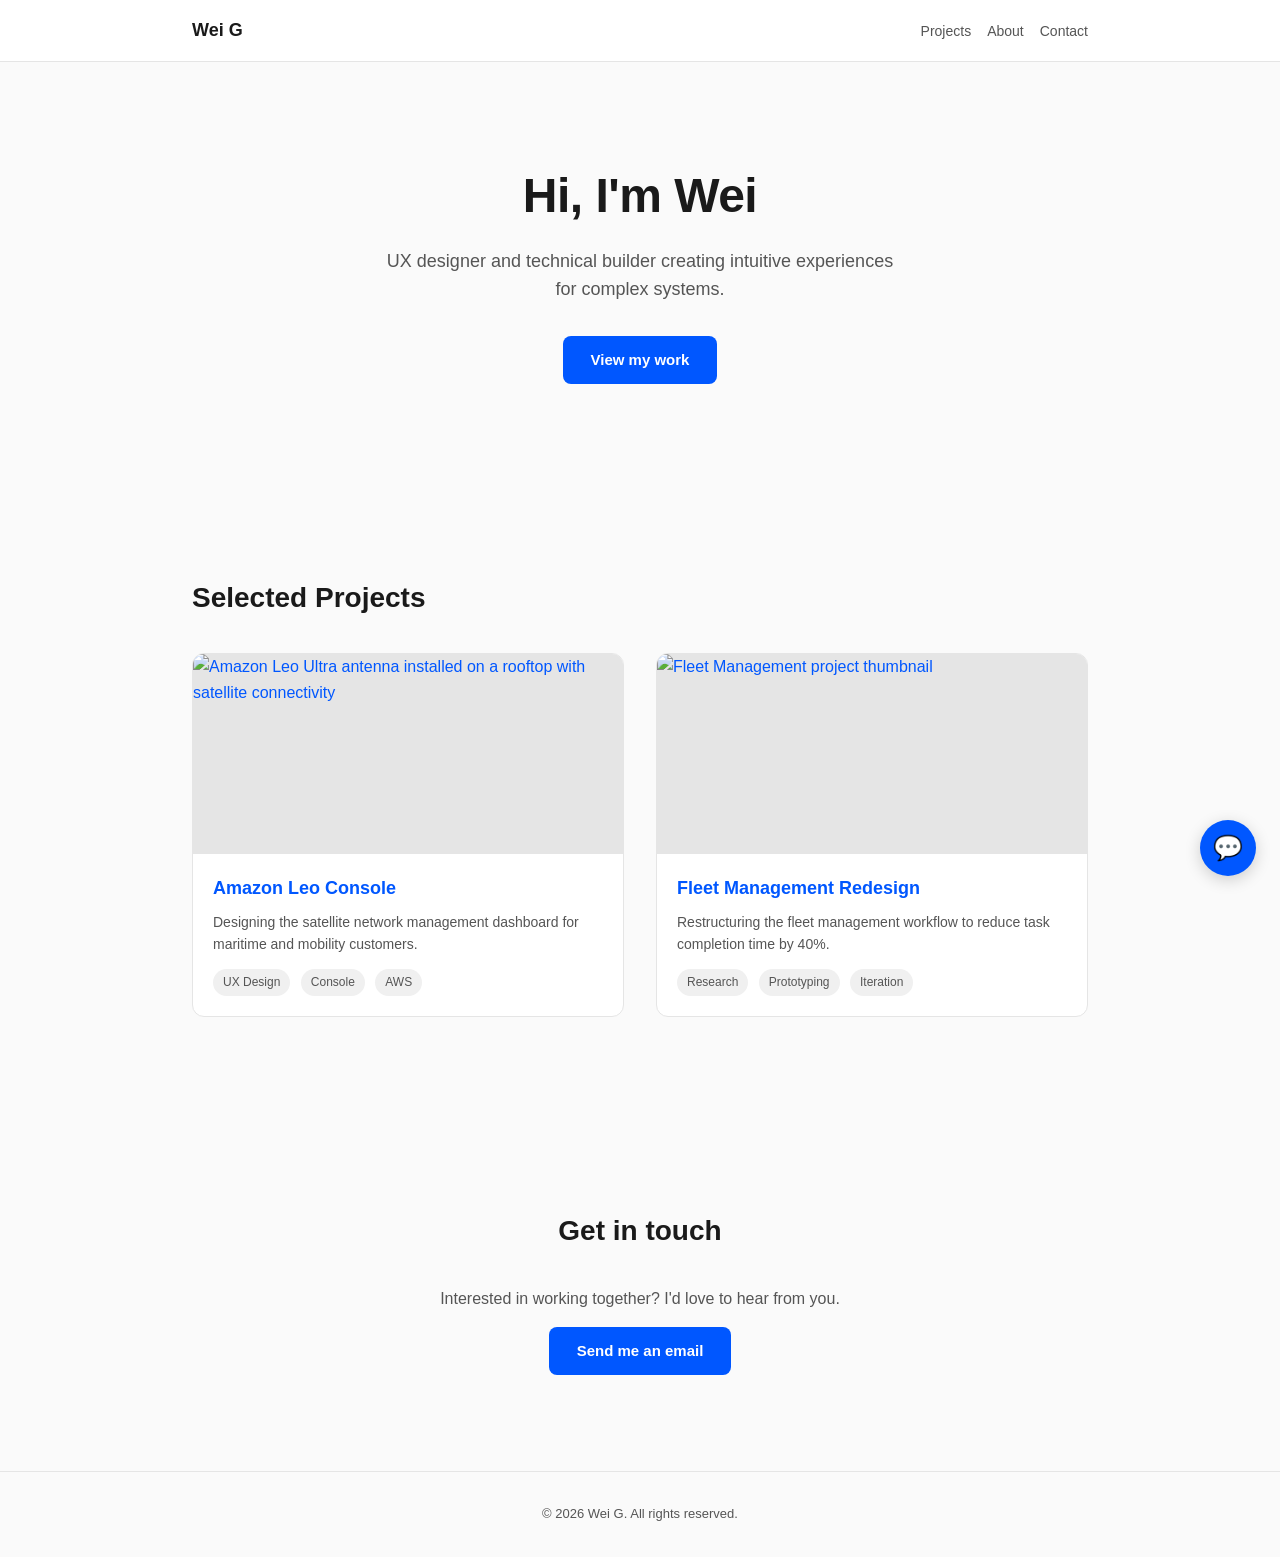
==== index.html @ a1b2c127 "feat: Initial portfolio site with chatbot and CI/CD - Hero section, projects grid, about page, conta" ====
<!DOCTYPE html>
<html lang="en">
<head>
  <meta charset="UTF-8" />
  <meta name="viewport" content="width=device-width, initial-scale=1.0" />
  <title>Wei G — UX Portfolio</title>
  <link rel="stylesheet" href="styles.css" />
  <link rel="stylesheet" href="chatbot.css" />
</head>
<body>

  <!-- Navigation -->
  <nav class="nav">
    <div class="container">
      <a href="index.html" class="nav-logo">Wei G</a>
      <ul class="nav-links">
        <li><a href="#projects">Projects</a></li>
        <li><a href="about.html">About</a></li>
        <li><a href="#contact">Contact</a></li>
      </ul>
    </div>
  </nav>

  <!-- Hero -->
  <section class="hero">
    <div class="container">
      <h1>Hi, I'm Wei</h1>
      <p class="subtitle">UX designer and technical builder creating intuitive experiences for complex systems.</p>
      <a href="#projects" class="btn">View my work</a>
    </div>
  </section>

  <!-- Projects -->
  <section id="projects">
    <div class="container">
      <h2 class="section-title">Selected Projects</h2>
      <div class="projects-grid">

        <a href="case-study-1.html" class="project-card">
          <img src="https://assets.aboutamazon.com/dims4/default/d9c4a72/2147483647/strip/true/crop/1600x900+0+0/resize/1320x743!/quality/90/?url=https%3A%2F%2Famazon-blogs-brightspot.s3.amazonaws.com%2F00%2F66%2Ff80ca0414217a9739aa1c4dda12d%2Fs0a2746.jpg" alt="Amazon Leo Ultra antenna installed on a rooftop with satellite connectivity" />
          <div class="project-card-body">
            <h3>Amazon Leo Console</h3>
            <p>Designing the satellite network management dashboard for maritime and mobility customers.</p>
            <span class="tag">UX Design</span>
            <span class="tag">Console</span>
            <span class="tag">AWS</span>
          </div>
        </a>

        <a href="case-study-2.html" class="project-card">
          <img src="https://placehold.co/600x400/f0fdf4/16a34a?text=Fleet+Management" alt="Fleet Management project thumbnail" />
          <div class="project-card-body">
            <h3>Fleet Management Redesign</h3>
            <p>Restructuring the fleet management workflow to reduce task completion time by 40%.</p>
            <span class="tag">Research</span>
            <span class="tag">Prototyping</span>
            <span class="tag">Iteration</span>
          </div>
        </a>

      </div>
    </div>
  </section>

  <!-- Contact -->
  <section id="contact" class="contact">
    <div class="container">
      <h2 class="section-title">Get in touch</h2>
      <p>Interested in working together? I'd love to hear from you.</p>
      <a href="mailto:weihg@amazon.com" class="btn">Send me an email</a>
    </div>
  </section>

  <!-- Footer -->
  <footer class="footer">
    <div class="container">
      <p>&copy; 2026 Wei G. All rights reserved.</p>
    </div>
  </footer>

  <script src="chatbot.js" defer></script>
</body>
</html>
---- styles.css ----
/* ─── Reset & Base ────────────────────────────────────────────────────────── */
*,
*::before,
*::after {
  margin: 0;
  padding: 0;
  box-sizing: border-box;
}

:root {
  --color-bg: #fafafa;
  --color-surface: #ffffff;
  --color-text: #1a1a1a;
  --color-text-secondary: #555;
  --color-accent: #0057ff;
  --color-accent-hover: #0044cc;
  --color-border: #e5e5e5;
  --font-sans: -apple-system, BlinkMacSystemFont, "Segoe UI", Roboto, "Helvetica Neue", Arial, sans-serif;
  --max-width: 960px;
  --spacing-sm: 16px;
  --spacing-md: 32px;
  --spacing-lg: 64px;
  --spacing-xl: 96px;
}

html {
  font-size: 16px;
  scroll-behavior: smooth;
}

body {
  font-family: var(--font-sans);
  background: var(--color-bg);
  color: var(--color-text);
  line-height: 1.6;
}

a {
  color: var(--color-accent);
  text-decoration: none;
}

a:hover {
  text-decoration: underline;
}

img {
  max-width: 100%;
  height: auto;
  display: block;
}

/* ─── Layout ──────────────────────────────────────────────────────────────── */
.container {
  width: 100%;
  max-width: var(--max-width);
  margin: 0 auto;
  padding: 0 var(--spacing-sm);
}

section {
  padding: var(--spacing-lg) 0;
}

/* ─── Navigation ──────────────────────────────────────────────────────────── */
.nav {
  position: sticky;
  top: 0;
  background: var(--color-surface);
  border-bottom: 1px solid var(--color-border);
  z-index: 100;
  padding: var(--spacing-sm) 0;
}

.nav .container {
  display: flex;
  justify-content: space-between;
  align-items: center;
}

.nav-logo {
  font-weight: 700;
  font-size: 1.125rem;
  color: var(--color-text);
}

.nav-links {
  display: flex;
  gap: var(--spacing-sm);
  list-style: none;
}

.nav-links a {
  color: var(--color-text-secondary);
  font-size: 0.875rem;
  font-weight: 500;
  transition: color 0.15s;
}

.nav-links a:hover {
  color: var(--color-accent);
  text-decoration: none;
}

/* ─── Hero ────────────────────────────────────────────────────────────────── */
.hero {
  padding: var(--spacing-xl) 0;
  text-align: center;
}

.hero h1 {
  font-size: 2.5rem;
  font-weight: 800;
  margin-bottom: 12px;
  letter-spacing: -0.5px;
}

.hero .subtitle {
  font-size: 1.125rem;
  color: var(--color-text-secondary);
  margin-bottom: var(--spacing-md);
  max-width: 520px;
  margin-left: auto;
  margin-right: auto;
}

.btn {
  display: inline-block;
  padding: 12px 28px;
  background: var(--color-accent);
  color: #fff;
  font-weight: 600;
  font-size: 0.9375rem;
  border-radius: 8px;
  transition: background 0.15s;
}

.btn:hover {
  background: var(--color-accent-hover);
  text-decoration: none;
}

/* ─── Section Headings ────────────────────────────────────────────────────── */
.section-title {
  font-size: 1.75rem;
  font-weight: 700;
  margin-bottom: var(--spacing-md);
}

/* ─── Projects Grid ───────────────────────────────────────────────────────── */
.projects-grid {
  display: grid;
  grid-template-columns: 1fr;
  gap: var(--spacing-md);
}

.project-card {
  background: var(--color-surface);
  border: 1px solid var(--color-border);
  border-radius: 12px;
  overflow: hidden;
  transition: box-shadow 0.2s, transform 0.2s;
}

.project-card:hover {
  box-shadow: 0 8px 24px rgba(0, 0, 0, 0.08);
  transform: translateY(-2px);
}

.project-card img {
  width: 100%;
  height: 200px;
  object-fit: cover;
  background: var(--color-border);
}

.project-card-body {
  padding: 20px;
}

.project-card-body h3 {
  font-size: 1.125rem;
  margin-bottom: 8px;
}

.project-card-body p {
  font-size: 0.875rem;
  color: var(--color-text-secondary);
  margin-bottom: 12px;
}

.project-card-body .tag {
  display: inline-block;
  font-size: 0.75rem;
  background: #f0f0f0;
  color: var(--color-text-secondary);
  padding: 4px 10px;
  border-radius: 20px;
  margin-right: 6px;
}

/* ─── About ───────────────────────────────────────────────────────────────── */
.about-content {
  max-width: 640px;
}

.about-content p {
  margin-bottom: 16px;
  color: var(--color-text-secondary);
}

/* ─── Contact ─────────────────────────────────────────────────────────────── */
.contact {
  text-align: center;
  padding: var(--spacing-xl) 0;
}

.contact p {
  color: var(--color-text-secondary);
  margin-bottom: var(--spacing-sm);
}

/* ─── Footer ──────────────────────────────────────────────────────────────── */
.footer {
  border-top: 1px solid var(--color-border);
  padding: var(--spacing-md) 0;
  text-align: center;
  font-size: 0.8125rem;
  color: var(--color-text-secondary);
}

/* ─── Case Study Page ─────────────────────────────────────────────────────── */
.case-study {
  padding: var(--spacing-lg) 0;
}

.case-study h1 {
  font-size: 2rem;
  font-weight: 700;
  margin-bottom: 12px;
}

.case-study .meta {
  font-size: 0.875rem;
  color: var(--color-text-secondary);
  margin-bottom: var(--spacing-md);
}

.case-study h2 {
  font-size: 1.25rem;
  font-weight: 600;
  margin-top: var(--spacing-md);
  margin-bottom: 12px;
}

.case-study p,
.case-study ul {
  color: var(--color-text-secondary);
  margin-bottom: 16px;
}

.case-study ul {
  padding-left: 20px;
}

.case-study .hero-image {
  width: 100%;
  height: 280px;
  object-fit: cover;
  border-radius: 12px;
  background: var(--color-border);
  margin-bottom: var(--spacing-md);
}

.back-link {
  display: inline-block;
  margin-bottom: var(--spacing-md);
  font-size: 0.875rem;
}

/* ─── Responsive: Tablet+ ─────────────────────────────────────────────────── */
@media (min-width: 640px) {
  .projects-grid {
    grid-template-columns: 1fr 1fr;
  }

  .hero h1 {
    font-size: 3rem;
  }

  section {
    padding: var(--spacing-xl) 0;
  }
}

/* ─── Responsive: Desktop ─────────────────────────────────────────────────── */
@media (min-width: 960px) {
  .container {
    padding: 0 var(--spacing-md);
  }
}
---- chatbot.css ----
/* ─── Chatbot: Floating Button ────────────────────────────────────────────── */
.chatbot-btn {
  position: fixed;
  bottom: 24px;
  right: 24px;
  width: 56px;
  height: 56px;
  border-radius: 50%;
  background: var(--color-accent, #0057ff);
  color: #fff;
  border: none;
  font-size: 24px;
  cursor: pointer;
  box-shadow: 0 4px 16px rgba(0, 0, 0, 0.18);
  transition: transform 0.15s, box-shadow 0.15s;
  z-index: 9998;
  display: flex;
  align-items: center;
  justify-content: center;
}

.chatbot-btn:hover {
  transform: scale(1.08);
  box-shadow: 0 6px 20px rgba(0, 0, 0, 0.22);
}

.chatbot-btn:focus-visible {
  outline: 3px solid rgba(0, 87, 255, 0.4);
  outline-offset: 3px;
}

.chatbot-btn[aria-expanded="true"] {
  display: none;
}

/* ─── Chatbot: Panel ──────────────────────────────────────────────────────── */
.chatbot-panel {
  position: fixed;
  bottom: 24px;
  right: 24px;
  width: 340px;
  height: 440px;
  background: #fff;
  border: 1px solid #e5e5e5;
  border-radius: 16px;
  box-shadow: 0 12px 40px rgba(0, 0, 0, 0.15);
  display: none;
  flex-direction: column;
  z-index: 9999;
  overflow: hidden;
}

.chatbot-panel.open {
  display: flex;
}

/* ─── Panel Header ────────────────────────────────────────────────────────── */
.chatbot-header {
  display: flex;
  align-items: center;
  justify-content: space-between;
  padding: 14px 16px;
  background: var(--color-accent, #0057ff);
  color: #fff;
}

.chatbot-header-title {
  font-size: 0.875rem;
  font-weight: 600;
}

.chatbot-close-btn {
  background: none;
  border: none;
  color: #fff;
  font-size: 20px;
  cursor: pointer;
  width: 28px;
  height: 28px;
  border-radius: 4px;
  display: flex;
  align-items: center;
  justify-content: center;
}

.chatbot-close-btn:hover {
  background: rgba(255, 255, 255, 0.2);
}

.chatbot-close-btn:focus-visible {
  outline: 2px solid #fff;
  outline-offset: 2px;
}

/* ─── Messages Area ───────────────────────────────────────────────────────── */
.chatbot-messages {
  flex: 1;
  overflow-y: auto;
  padding: 16px;
  display: flex;
  flex-direction: column;
  gap: 10px;
}

.chatbot-msg {
  max-width: 85%;
  padding: 10px 14px;
  border-radius: 12px;
  font-size: 0.8125rem;
  line-height: 1.5;
  word-wrap: break-word;
}

.chatbot-msg--bot {
  align-self: flex-start;
  background: #f2f3f3;
  color: #1a1a1a;
  border-bottom-left-radius: 4px;
}

.chatbot-msg--user {
  align-self: flex-end;
  background: var(--color-accent, #0057ff);
  color: #fff;
  border-bottom-right-radius: 4px;
}

/* ─── Input Bar ───────────────────────────────────────────────────────────── */
.chatbot-input-bar {
  display: flex;
  border-top: 1px solid #e5e5e5;
  padding: 10px 12px;
  gap: 8px;
}

.chatbot-input {
  flex: 1;
  border: 1px solid #d5dbdb;
  border-radius: 8px;
  padding: 8px 12px;
  font-size: 0.8125rem;
  outline: none;
  transition: border-color 0.15s;
}

.chatbot-input:focus {
  border-color: var(--color-accent, #0057ff);
  box-shadow: 0 0 0 2px rgba(0, 87, 255, 0.15);
}

.chatbot-send-btn {
  background: var(--color-accent, #0057ff);
  color: #fff;
  border: none;
  border-radius: 8px;
  padding: 8px 14px;
  font-size: 0.8125rem;
  font-weight: 600;
  cursor: pointer;
  transition: background 0.15s;
}

.chatbot-send-btn:hover {
  background: #0044cc;
}

.chatbot-send-btn:focus-visible {
  outline: 3px solid rgba(0, 87, 255, 0.4);
  outline-offset: 2px;
}

/* ─── Mobile ──────────────────────────────────────────────────────────────── */
@media (max-width: 400px) {
  .chatbot-panel {
    width: calc(100vw - 32px);
    height: 70vh;
    bottom: 16px;
    right: 16px;
  }

  .chatbot-btn {
    bottom: 16px;
    right: 16px;
  }
}
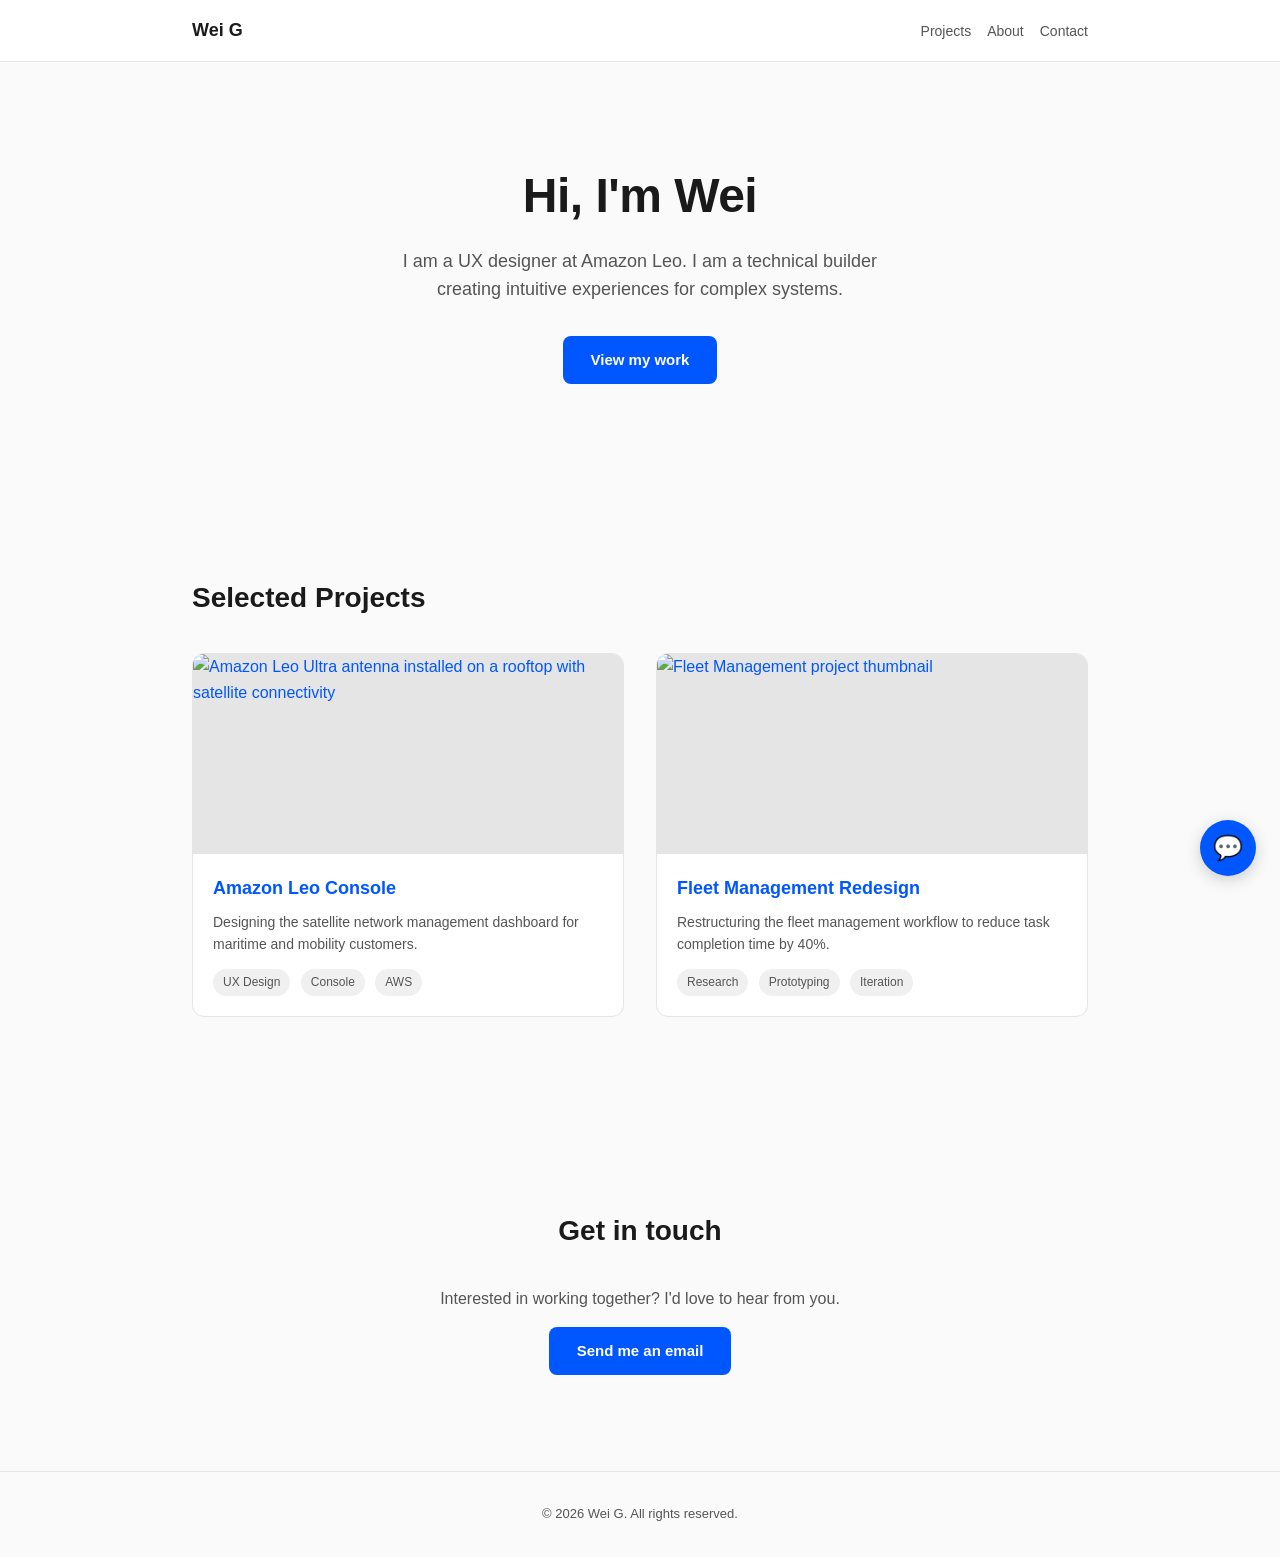
==== commit f37bc929: "updated text under the title on homepage" ====
--- a/index.html
+++ b/index.html
@@ -25,7 +25,7 @@
   <section class="hero">
     <div class="container">
       <h1>Hi, I'm Wei</h1>
-      <p class="subtitle">UX designer and technical builder creating intuitive experiences for complex systems.</p>
+      <p class="subtitle">I am a UX designer at Amazon Leo. I am a technical builder creating intuitive experiences for complex systems.</p>
       <a href="#projects" class="btn">View my work</a>
     </div>
   </section>
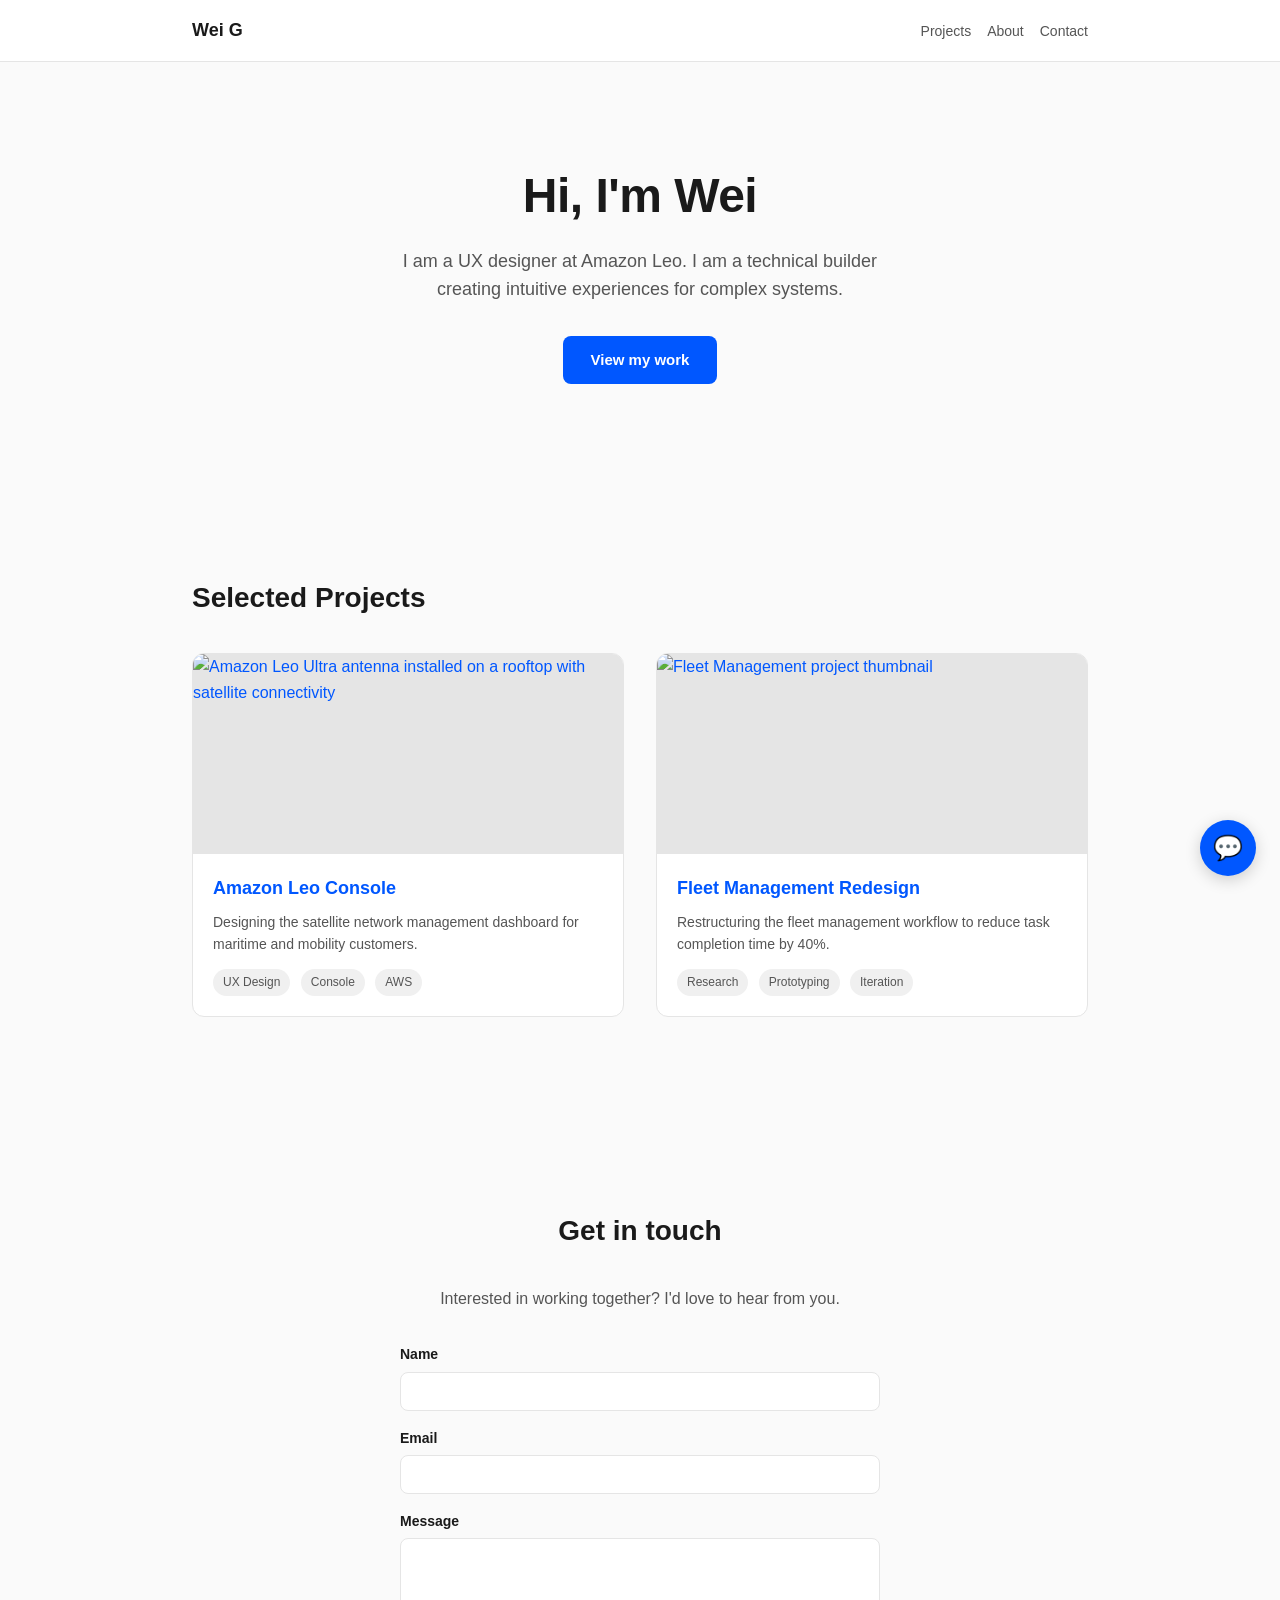
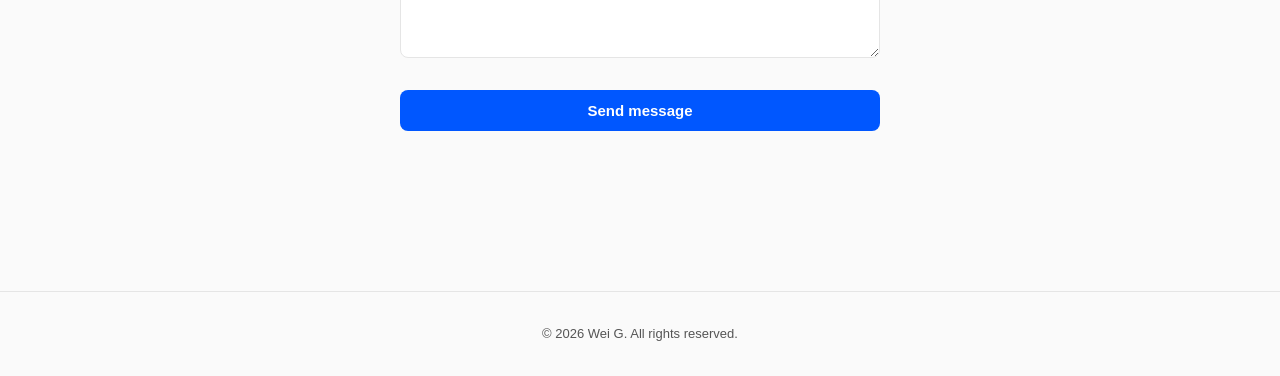
==== commit dce11324: "feat: Add contact form with API Gateway integration" ====
--- a/index.html
+++ b/index.html
@@ -67,7 +67,22 @@
     <div class="container">
       <h2 class="section-title">Get in touch</h2>
       <p>Interested in working together? I'd love to hear from you.</p>
-      <a href="mailto:weihg@amazon.com" class="btn">Send me an email</a>
+      <form id="contact-form" class="contact-form" novalidate>
+        <div class="form-group">
+          <label for="contact-name">Name</label>
+          <input type="text" id="contact-name" name="name" required autocomplete="name" />
+        </div>
+        <div class="form-group">
+          <label for="contact-email">Email</label>
+          <input type="email" id="contact-email" name="email" required autocomplete="email" />
+        </div>
+        <div class="form-group">
+          <label for="contact-message">Message</label>
+          <textarea id="contact-message" name="message" rows="5" required></textarea>
+        </div>
+        <button type="submit" class="btn contact-btn">Send message</button>
+        <p id="contact-status" class="contact-status" aria-live="polite"></p>
+      </form>
     </div>
   </section>
 
@@ -78,6 +93,7 @@
     </div>
   </footer>
 
+  <script src="contact.js" defer></script>
   <script src="chatbot.js" defer></script>
 </body>
 </html>
--- a/styles.css
+++ b/styles.css
@@ -217,7 +217,76 @@
 
 .contact p {
   color: var(--color-text-secondary);
+  margin-bottom: var(--spacing-md);
+}
+
+.contact-form {
+  max-width: 480px;
+  margin: 0 auto;
+  text-align: left;
+}
+
+.form-group {
   margin-bottom: var(--spacing-sm);
+}
+
+.form-group label {
+  display: block;
+  font-size: 0.875rem;
+  font-weight: 600;
+  margin-bottom: 6px;
+  color: var(--color-text);
+}
+
+.form-group input,
+.form-group textarea {
+  width: 100%;
+  padding: 10px 14px;
+  font-size: 0.9375rem;
+  font-family: var(--font-sans);
+  border: 1px solid var(--color-border);
+  border-radius: 8px;
+  background: var(--color-surface);
+  color: var(--color-text);
+  transition: border-color 0.15s, box-shadow 0.15s;
+}
+
+.form-group input:focus,
+.form-group textarea:focus {
+  outline: none;
+  border-color: var(--color-accent);
+  box-shadow: 0 0 0 3px rgba(0, 87, 255, 0.12);
+}
+
+.form-group textarea {
+  resize: vertical;
+  min-height: 120px;
+}
+
+.contact-btn {
+  width: 100%;
+  border: none;
+  cursor: pointer;
+  margin-top: 8px;
+}
+
+.contact-btn:disabled {
+  opacity: 0.6;
+  cursor: not-allowed;
+}
+
+.contact-status {
+  margin-top: 12px;
+  font-size: 0.875rem;
+  min-height: 1.4em;
+}
+
+.contact-status.success {
+  color: #16a34a;
+}
+
+.contact-status.error {
+  color: #dc2626;
 }
 
 /* ─── Footer ──────────────────────────────────────────────────────────────── */
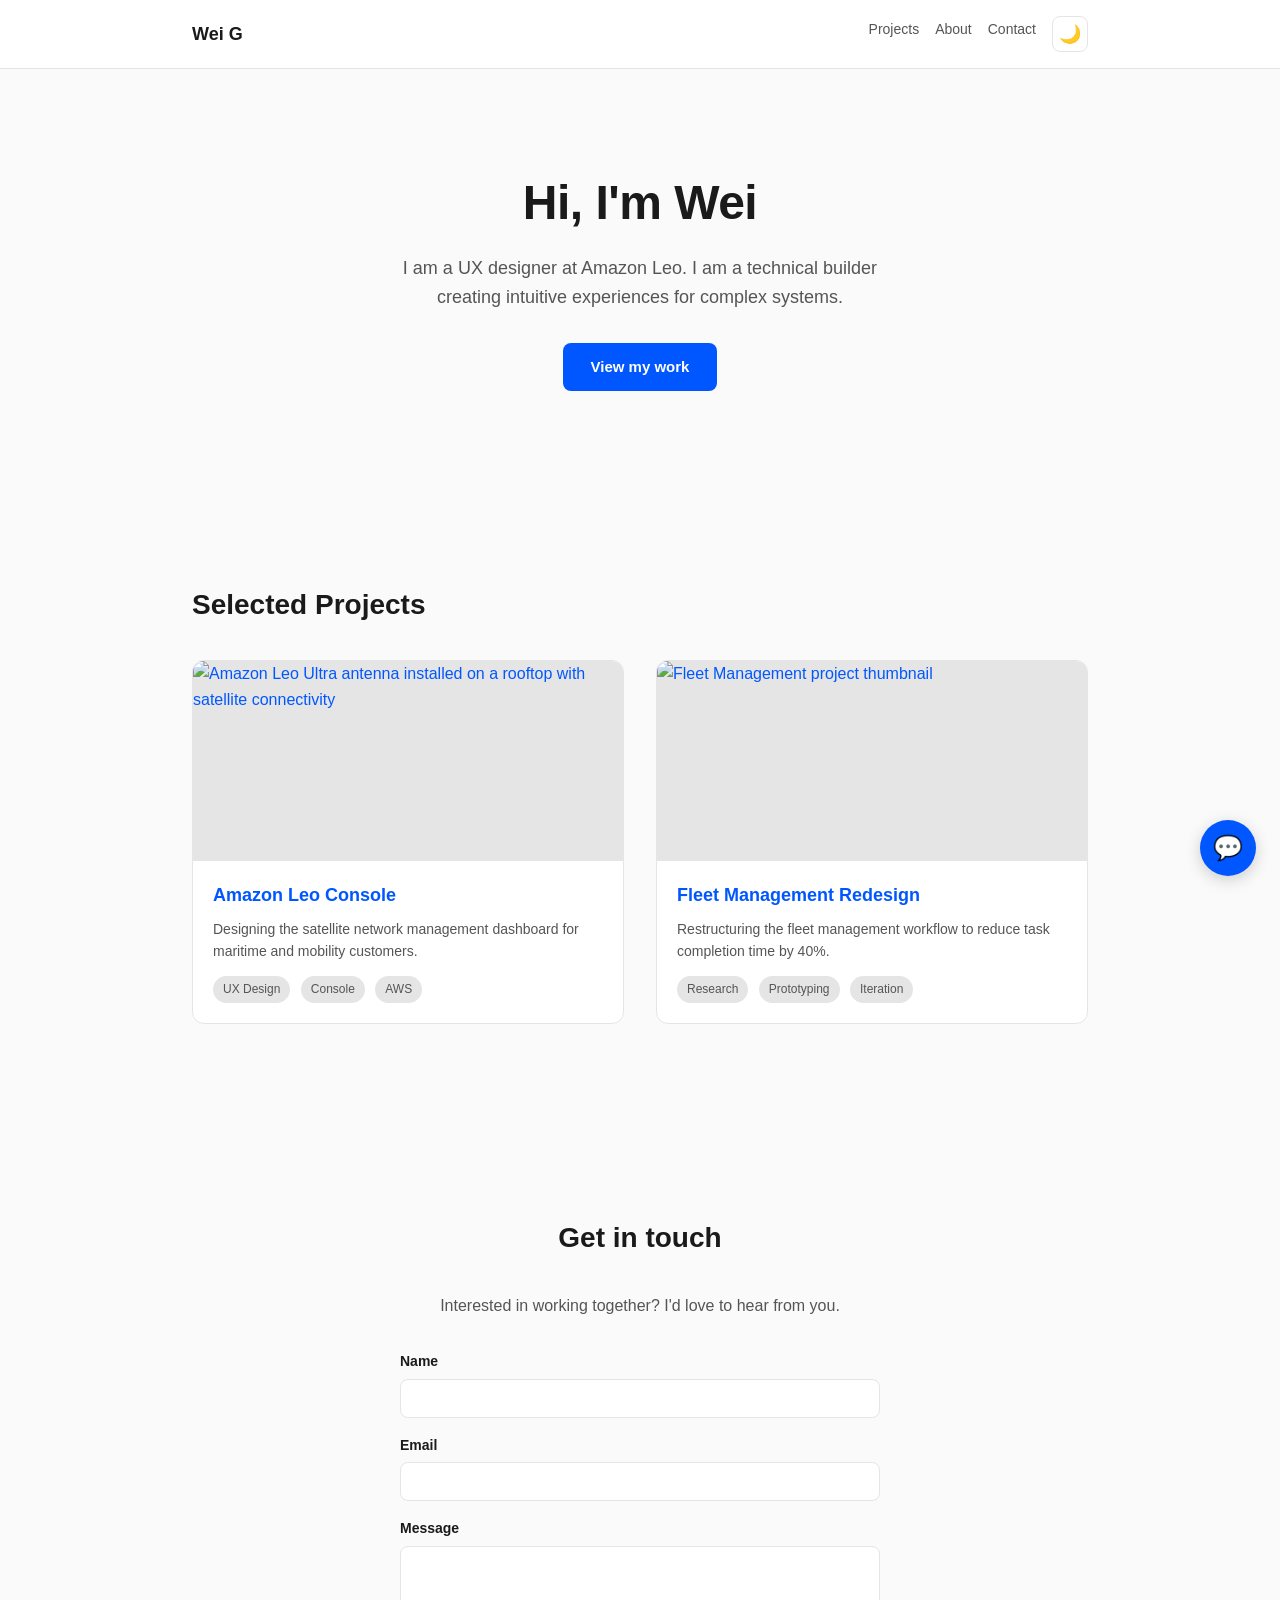
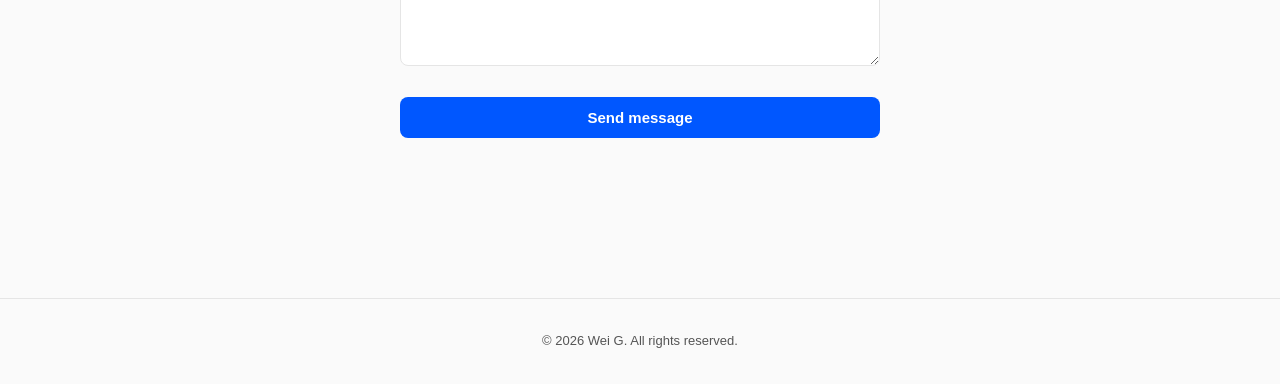
==== commit da3d3cff: "feat: Add dark mode toggle Add a theme toggle button to the navigation bar that switches between lig" ====
--- a/index.html
+++ b/index.html
@@ -17,6 +17,7 @@
         <li><a href="#projects">Projects</a></li>
         <li><a href="about.html">About</a></li>
         <li><a href="#contact">Contact</a></li>
+        <li><button class="theme-toggle" id="theme-toggle" aria-label="Toggle dark mode">🌙</button></li>
       </ul>
     </div>
   </nav>
@@ -93,6 +94,7 @@
     </div>
   </footer>
 
+  <script src="darkmode.js" defer></script>
   <script src="contact.js" defer></script>
   <script src="chatbot.js" defer></script>
 </body>
--- a/styles.css
+++ b/styles.css
@@ -23,6 +23,16 @@
   --spacing-xl: 96px;
 }
 
+[data-theme="dark"] {
+  --color-bg: #121212;
+  --color-surface: #1e1e1e;
+  --color-text: #e8e8e8;
+  --color-text-secondary: #aaa;
+  --color-accent: #4d8eff;
+  --color-accent-hover: #6da3ff;
+  --color-border: #333;
+}
+
 html {
   font-size: 16px;
   scroll-behavior: smooth;
@@ -100,6 +110,31 @@
 .nav-links a:hover {
   color: var(--color-accent);
   text-decoration: none;
+}
+
+/* ─── Theme Toggle ────────────────────────────────────────────────────────── */
+.theme-toggle {
+  background: none;
+  border: 1px solid var(--color-border);
+  border-radius: 8px;
+  width: 36px;
+  height: 36px;
+  font-size: 1.125rem;
+  cursor: pointer;
+  display: flex;
+  align-items: center;
+  justify-content: center;
+  transition: background 0.15s, border-color 0.15s;
+}
+
+.theme-toggle:hover {
+  background: var(--color-bg);
+  border-color: var(--color-accent);
+}
+
+.theme-toggle:focus-visible {
+  outline: 3px solid rgba(0, 87, 255, 0.3);
+  outline-offset: 2px;
 }
 
 /* ─── Hero ────────────────────────────────────────────────────────────────── */
@@ -192,7 +227,7 @@
 .project-card-body .tag {
   display: inline-block;
   font-size: 0.75rem;
-  background: #f0f0f0;
+  background: var(--color-border);
   color: var(--color-text-secondary);
   padding: 4px 10px;
   border-radius: 20px;
